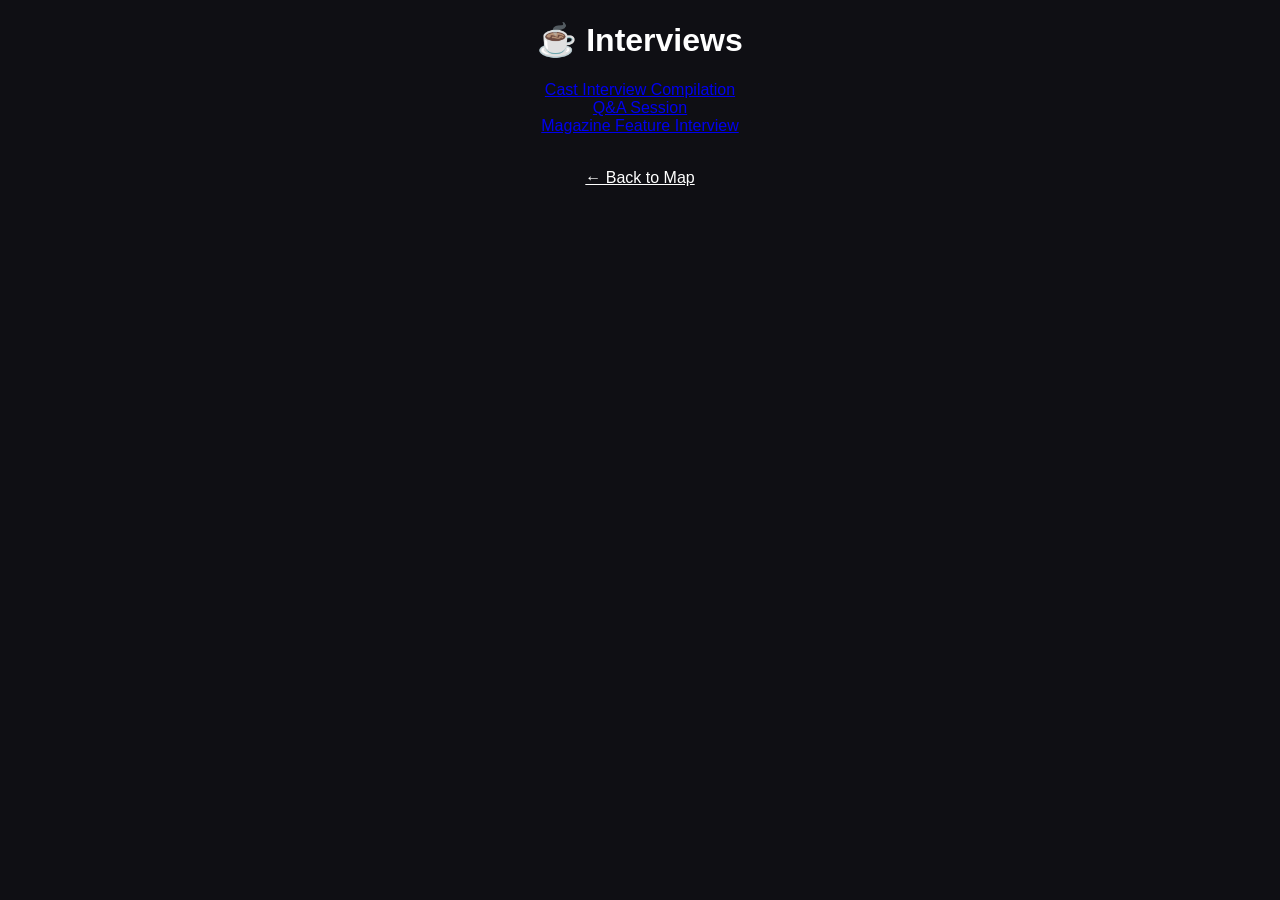
==== interviews.html @ 7a53c3cf "Add interviews.html with interview links" ====
<!DOCTYPE html>
<html>
<head>
  <title>Lenamiu Interviews</title>
</head>

<body style="background:#0f0f14;color:white;font-family:Arial;text-align:center;">

<h1>☕ Interviews</h1>

<ul style="list-style:none;padding:0;">
  <li><a href="https://youtube.com" target="_blank">Cast Interview Compilation</a></li>
  <li><a href="https://youtube.com" target="_blank">Q&A Session</a></li>
  <li><a href="https://youtube.com" target="_blank">Magazine Feature Interview</a></li>
</ul>

<br>
<a href="index.html" style="color:white;">← Back to Map</a>

</body>
</html>
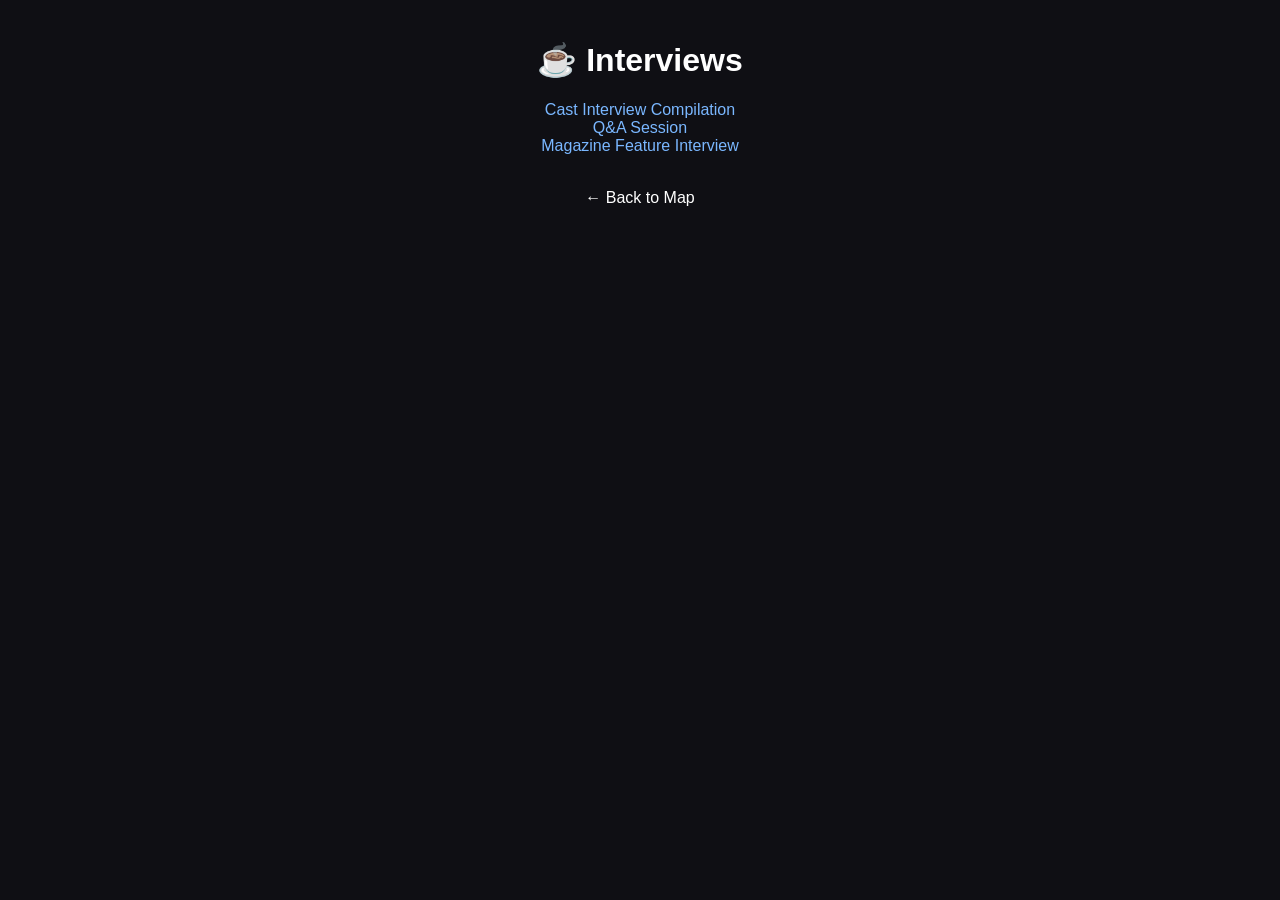
==== commit 6e35db54: "Add stylesheet link to interviews.html" ====
--- a/interviews.html
+++ b/interviews.html
@@ -2,6 +2,7 @@
 <html>
 <head>
   <title>Lenamiu Interviews</title>
+  <link rel="stylesheet" href="style.css">
 </head>
 
 <body style="background:#0f0f14;color:white;font-family:Arial;text-align:center;">
--- a/style.css
+++ b/style.css
@@ -0,0 +1,42 @@
+body {
+  font-family: Arial, sans-serif;
+  background: #0f0f14;
+  color: white;
+  margin: 0;
+  padding: 20px;
+  text-align: center;
+}
+
+/* LINKS */
+a {
+  color: #7ab7ff;
+  text-decoration: none;
+}
+
+a:hover {
+  text-decoration: underline;
+}
+
+/* HOMEPAGE MAP */
+.map {
+  position: relative;
+  height: 500px;
+  margin-top: 40px;
+  border: 2px solid #333;
+  border-radius: 12px;
+}
+
+/* CLICKABLE AREAS */
+.spot {
+  position: absolute;
+  padding: 14px;
+  background: #222;
+  border-radius: 12px;
+  color: white;
+  transition: 0.2s;
+}
+
+.spot:hover {
+  background: #444;
+  transform: scale(1.05);
+}
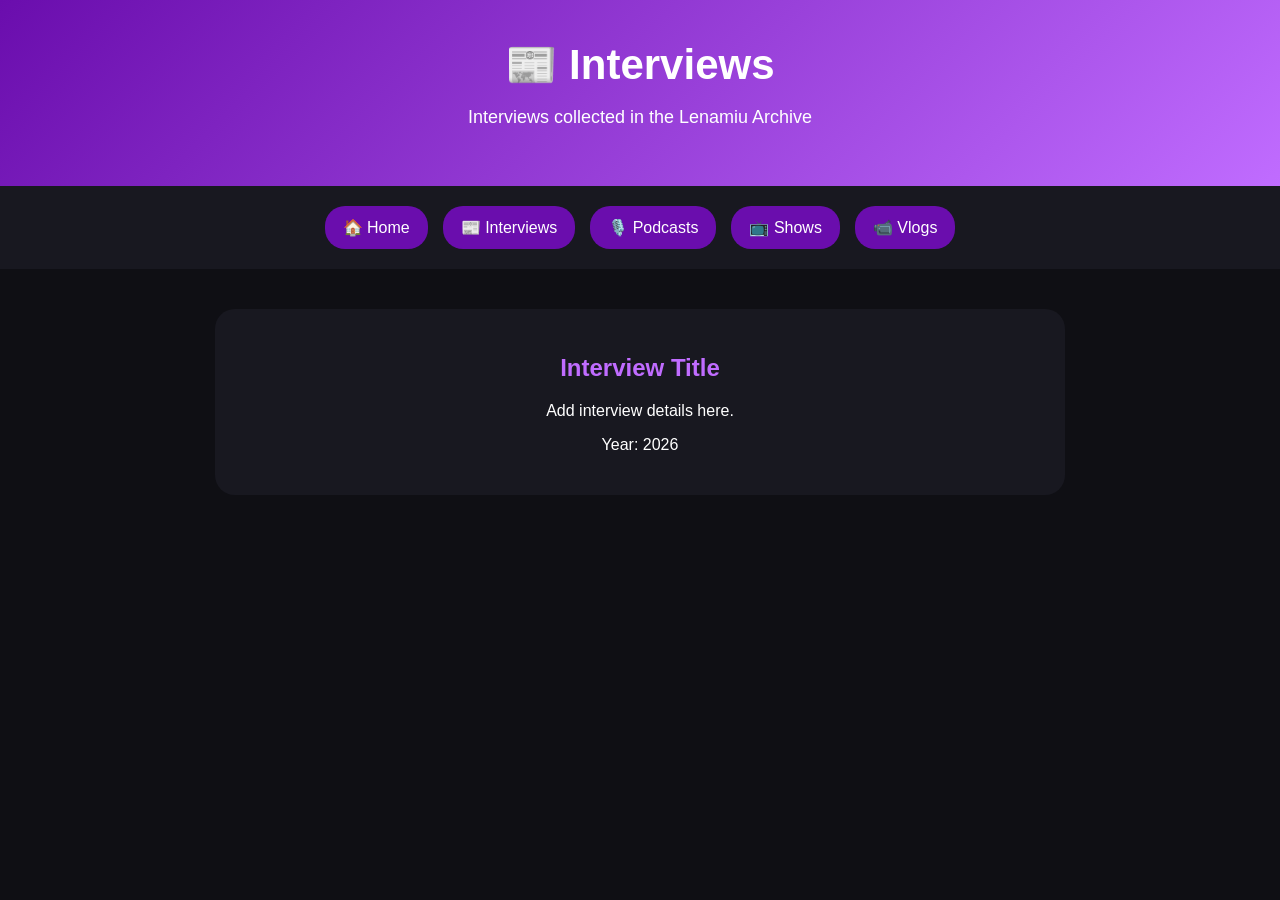
==== commit 08026787: "Revise interviews.html structure and content" ====
--- a/interviews.html
+++ b/interviews.html
@@ -1,22 +1,29 @@
 <!DOCTYPE html>
-<html>
+<html lang="en">
 <head>
-  <title>Lenamiu Interviews</title>
-  <link rel="stylesheet" href="style.css">
+    <meta charset="UTF-8">
+    <meta name="viewport" content="width=device-width, initial-scale=1.0">
+    <title>Interviews - Lenamiu Archive</title>
+    <link rel="stylesheet" href="style.css">
 </head>
-
-<body style="background:#0f0f14;color:white;font-family:Arial;text-align:center;">
-
-<h1>☕ Interviews</h1>
-
-<ul style="list-style:none;padding:0;">
-  <li><a href="https://youtube.com" target="_blank">Cast Interview Compilation</a></li>
-  <li><a href="https://youtube.com" target="_blank">Q&A Session</a></li>
-  <li><a href="https://youtube.com" target="_blank">Magazine Feature Interview</a></li>
-</ul>
-
-<br>
-<a href="index.html" style="color:white;">← Back to Map</a>
-
+<body>
+<header>
+    <h1>📰 Interviews</h1>
+    <p>Interviews collected in the Lenamiu Archive</p>
+</header>
+<nav>
+    <a href="index.html">🏠 Home</a>
+    <a href="interviews.html">📰 Interviews</a>
+    <a href="podcast.html">🎙️ Podcasts</a>
+    <a href="shows.html">📺 Shows</a>
+    <a href="vlogs.html">📹 Vlogs</a>
+</nav>
+<main>
+    <div class="card">
+        <h2>Interview Title</h2>
+        <p>Add interview details here.</p>
+        <p>Year: 2026</p>
+    </div>
+</main>
 </body>
 </html>
--- a/style.css
+++ b/style.css
@@ -1,42 +1,47 @@
 body {
-  font-family: Arial, sans-serif;
-  background: #0f0f14;
-  color: white;
-  margin: 0;
-  padding: 20px;
-  text-align: center;
+    margin: 0;
+    font-family: Arial, sans-serif;
+    background: #0f0f14;
+    color: white;
 }
-
-/* LINKS */
-a {
-  color: #7ab7ff;
-  text-decoration: none;
+header {
+    text-align: center;
+    padding: 40px 20px;
+    background: linear-gradient(135deg, #6a0dad, #c06cff);
 }
-
-a:hover {
-  text-decoration: underline;
+header h1 {
+    margin: 0;
+    font-size: 42px;
 }
-
-/* HOMEPAGE MAP */
-.map {
-  position: relative;
-  height: 500px;
-  margin-top: 40px;
-  border: 2px solid #333;
-  border-radius: 12px;
+header p {
+    font-size: 18px;
 }
-
-/* CLICKABLE AREAS */
-.spot {
-  position: absolute;
-  padding: 14px;
-  background: #222;
-  border-radius: 12px;
-  color: white;
-  transition: 0.2s;
+nav {
+    display: flex;
+    justify-content: center;
+    gap: 15px;
+    flex-wrap: wrap;
+    padding: 20px;
+    background: #181820;
 }
-
-.spot:hover {
-  background: #444;
-  transform: scale(1.05);
+nav a {
+    color: white;
+    text-decoration: none;
+    background: #6a0dad;
+    padding: 12px 18px;
+    border-radius: 20px;
 }
+nav a:hover {
+    background: #c06cff;
+}
+main {
+    max-width: 800px;
+    margin: 40px auto;
+    padding: 25px;
+    background: #181820;
+    border-radius: 20px;
+    text-align: center;
+}
+h2 {
+    color: #c06cff;
+}
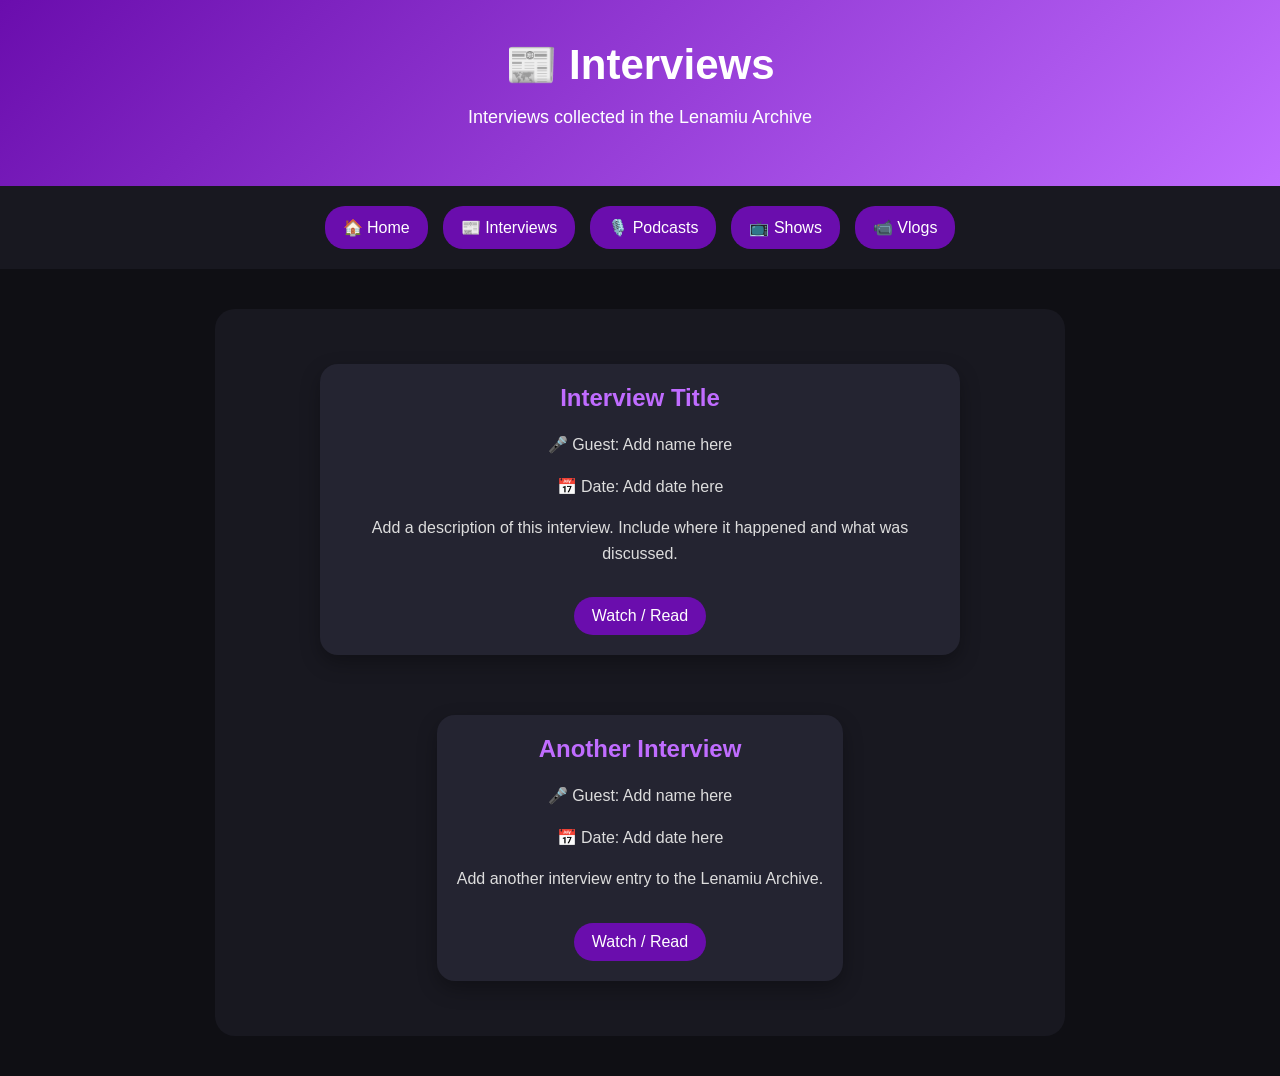
==== commit 3d4c4c99: "Enhance interviews.html with interview card layout Added structure for interview cards with placehol" ====
--- a/interviews.html
+++ b/interviews.html
@@ -19,11 +19,29 @@
     <a href="vlogs.html">📹 Vlogs</a>
 </nav>
 <main>
+    <div class="card-container">
+
     <div class="card">
         <h2>Interview Title</h2>
-        <p>Add interview details here.</p>
-        <p>Year: 2026</p>
+        <p>🎤 Guest: Add name here</p>
+        <p>📅 Date: Add date here</p>
+        <p>
+            Add a description of this interview.
+            Include where it happened and what was discussed.
+        </p>
+        <a href="#" class="button">Watch / Read</a>
     </div>
+
+    <div class="card">
+        <h2>Another Interview</h2>
+        <p>🎤 Guest: Add name here</p>
+        <p>📅 Date: Add date here</p>
+        <p>
+            Add another interview entry to the Lenamiu Archive.
+        </p>
+        <a href="#" class="button">Watch / Read</a>
+    </div>
+</div>
 </main>
 </body>
 </html>
--- a/style.css
+++ b/style.css
@@ -45,3 +45,40 @@
 h2 {
     color: #c06cff;
 }
+
+.card {
+    background: #242431;
+    padding: 20px;
+    margin: 20px auto;
+    border-radius: 18px;
+    max-width: 600px;
+    box-shadow: 0 8px 20px rgba(0,0,0,0.3);
+}
+.card h2 {
+    margin-top: 0;
+    color: #c06cff;
+}
+.card p {
+    color: #dddddd;
+    line-height: 1.6;
+}
+
+.button {
+    display: inline-block;
+    margin-top: 15px;
+    padding: 10px 18px;
+    background: #6a0dad;
+    color: white;
+    text-decoration: none;
+    border-radius: 20px;
+}
+
+.button:hover {
+    background: #c06cff;
+}
+
+.card-container {
+    display: grid;
+    gap: 20px;
+    padding: 10px;
+}
